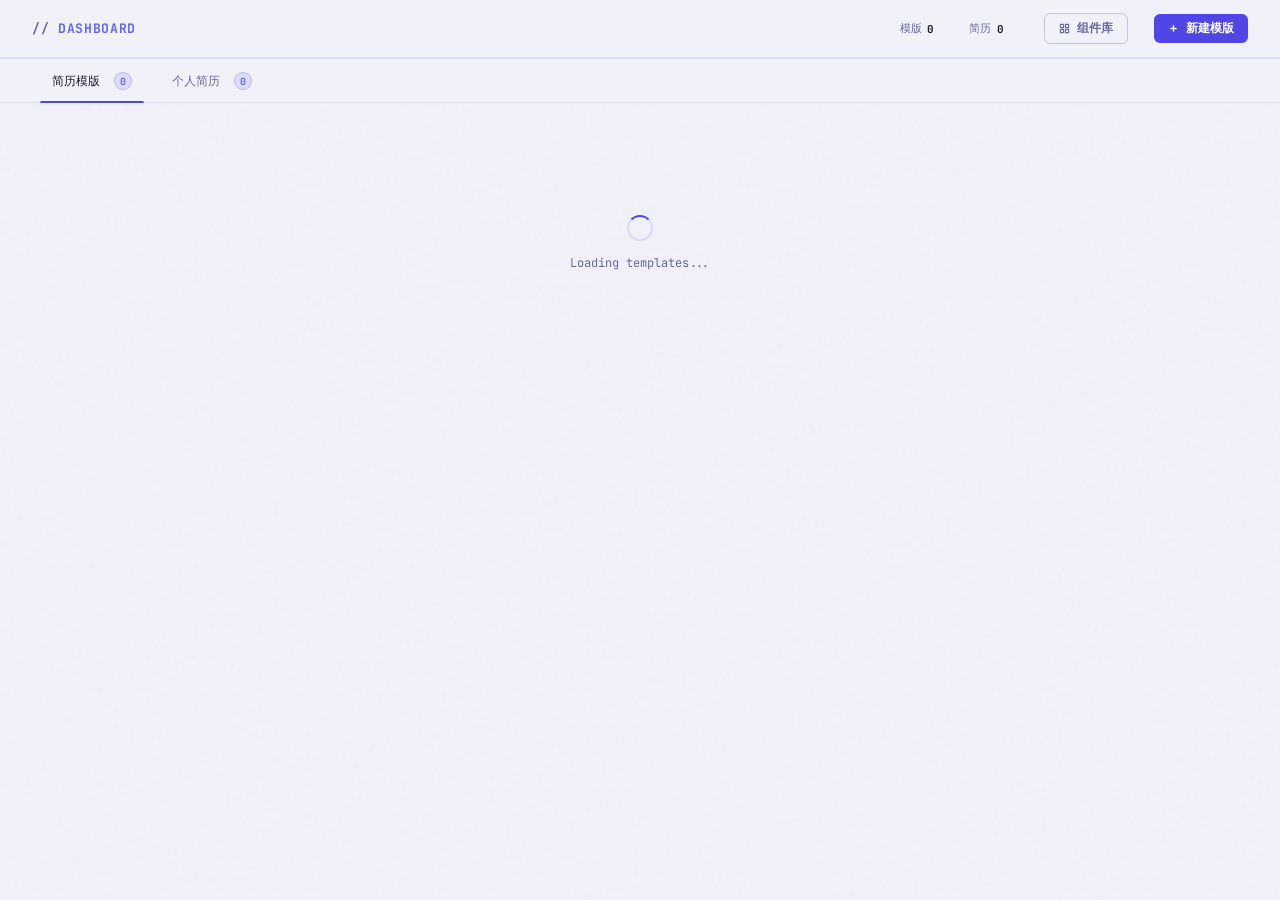
==== hhahahah/index.html @ 5472b59a "deploy templates: 2026-06-11 11:38:27" ====
<!DOCTYPE html>
<html lang="zh-CN">
<head>
  <meta charset="UTF-8">
  <meta name="viewport" content="width=device-width, initial-scale=1.0">
  <title>DASHBOARD</title>
  <script type="module" crossorigin src="./assets/main-BlVCLUKb.js"></script>
  <link rel="modulepreload" crossorigin href="./assets/ProjectsExpander-DoGkOxv4.js">
  <link rel="modulepreload" crossorigin href="./assets/templates-BBQYFlBj.js">
  <link rel="stylesheet" crossorigin href="./assets/main-DNevpoRY.css">
</head>
<body>
  <div id="dashboard-root"></div>
</body>
</html>
---- hhahahah/assets/main-DNevpoRY.css ----
@import "https://fonts.googleapis.com/css2?family=JetBrains+Mono:wght@400;500;700&family=Space+Grotesk:wght@400;500;700&display=swap";*,:before,:after{box-sizing:border-box;margin:0;padding:0}:root{--bg:#f0f1f9;--surface:#fff;--card:#f7f7ff;--card-hover:#ededff;--border:#6366f126;--border-hi:#6366f159;--text:#1a1a2e;--muted:#6868a0;--dim:#adadcf;--accent:#4f46e5;--accent-light:#6366f1;--green:#059669;--red:#dc2626;--yellow:#b45309;--font-mono:"JetBrains Mono", "Fira Code", monospace;--font-sans:"Space Grotesk", system-ui, sans-serif}html,body{background:var(--bg);height:100%;color:var(--text);font-family:var(--font-sans)}body{flex-direction:column;display:flex;overflow:hidden}#dashboard-root{flex-direction:column;flex:1;min-height:0;display:flex}body:before{content:"";pointer-events:none;z-index:0;background-image:url("data:image/svg+xml,%3Csvg viewBox='0 0 200 200' xmlns='http://www.w3.org/2000/svg'%3E%3Cfilter id='n'%3E%3CfeTurbulence type='fractalNoise' baseFrequency='0.85' numOctaves='4' stitchTiles='stitch'/%3E%3C/filter%3E%3Crect width='100%25' height='100%25' filter='url(%23n)' opacity='0.03'/%3E%3C/svg%3E");position:fixed;inset:0}.db-header{z-index:100;-webkit-backdrop-filter:blur(20px);backdrop-filter:blur(20px);border-bottom:1px solid var(--border);height:58px;box-shadow:0 1px 0 var(--border);background:#f0f1f9eb;flex-shrink:0;align-items:center;gap:1rem;padding:0 2rem;display:flex}.db-logo{font-family:var(--font-mono);color:var(--accent-light);letter-spacing:.05em;white-space:nowrap;font-size:.82rem;font-weight:700}.db-logo em{color:var(--muted);font-style:normal}.db-header-gap{flex:1}.db-hstat{font-family:var(--font-mono);color:var(--muted);align-items:center;gap:.35rem;font-size:.68rem;display:flex}.db-hstat b{color:var(--text)}.btn-new{background:var(--accent);color:#fff;font-family:var(--font-mono);cursor:pointer;border:none;border-radius:6px;align-items:center;gap:.4rem;padding:.38rem .9rem;font-size:.75rem;font-weight:700;text-decoration:none;transition:background .15s,transform .1s;display:flex}.btn-new:hover{background:var(--accent-light)}.btn-new:active{transform:scale(.97)}.btn-showcase{color:var(--muted);border:1px solid var(--border-hi);font-family:var(--font-mono);cursor:pointer;background:0 0;border-radius:6px;align-items:center;gap:.4rem;padding:.38rem .9rem;font-size:.75rem;font-weight:600;text-decoration:none;transition:color .15s,border-color .15s,background .15s;display:flex}.btn-showcase:hover{color:var(--accent);border-color:var(--accent-light);background:#6366f10f}.db-tabbar{z-index:90;-webkit-backdrop-filter:blur(20px);backdrop-filter:blur(20px);border-bottom:1px solid var(--border);background:#f0f1f9eb;flex-shrink:0;align-items:flex-end;gap:0;padding:0 2rem;display:flex}.db-tab{font-family:var(--font-mono);color:var(--muted);cursor:pointer;-webkit-user-select:none;user-select:none;background:0 0;border:none;padding:.85rem 1.25rem .75rem;font-size:.78rem;font-weight:500;transition:color .15s;position:relative}.db-tab:after{content:"";background:var(--accent);transform-origin:0;border-radius:2px 2px 0 0;height:2px;transition:transform .2s;position:absolute;bottom:-1px;left:.5rem;right:.5rem;transform:scaleX(0)}.db-tab.active{color:var(--text)}.db-tab.active:after{transform:scaleX(1)}.db-tab:hover:not(.active){color:var(--text)}.db-tab-badge{min-width:18px;height:18px;color:var(--accent-light);vertical-align:middle;background:#6366f126;border:1px solid #6366f14d;border-radius:20px;justify-content:center;align-items:center;margin-left:.45rem;padding:0 5px;font-size:.62rem;font-weight:700;display:inline-flex}.db-panels{z-index:1;flex:1;min-height:0;position:relative;overflow-y:auto}.db-panel{padding:2rem;display:none}.db-panel.active{display:block}.db-masonry{columns:360px;column-gap:1.25rem}.tpl-card{break-inside:avoid;background:var(--card);border:1px solid var(--border);cursor:pointer;border-radius:14px;margin-bottom:1.25rem;transition:border-color .2s,transform .2s,box-shadow .2s;overflow:hidden}.tpl-card:hover{border-color:var(--border-hi);transform:translateY(-3px);box-shadow:0 16px 48px #4f46e51f}.tpl-thumb{background:#e4e5f8;height:200px;position:relative;overflow:hidden}.tpl-thumb iframe{transform-origin:0 0;pointer-events:none;border:none;width:1280px;height:714px;position:absolute;top:0;left:0}.tpl-thumb-loading{font-family:var(--font-mono);color:var(--muted);z-index:1;background:#e4e5f8;justify-content:center;align-items:center;gap:.5rem;font-size:.68rem;transition:opacity .4s;display:flex;position:absolute;inset:0}.tpl-thumb-loading.hidden{opacity:0;pointer-events:none}.tpl-body{padding:1rem 1.1rem}.tpl-name{font-family:var(--font-mono);color:var(--text);margin-bottom:.5rem;font-size:.95rem;font-weight:700}.tpl-tags{flex-wrap:wrap;gap:.3rem;margin-bottom:.65rem;display:flex}.tpl-tag{font-family:var(--font-mono);color:var(--accent-light);background:#6366f114;border:1px solid #6366f133;border-radius:4px;padding:.18rem .55rem;font-size:.6rem}.tpl-desc{color:var(--muted);margin-bottom:.9rem;font-size:.75rem;line-height:1.65}.tpl-footer{border-top:1px solid var(--border);background:#6366f10a;justify-content:space-between;align-items:center;padding:.65rem 1.1rem;display:flex}.tpl-footer-info{font-family:var(--font-mono);color:var(--dim);font-size:.65rem}.tpl-footer-info b{color:var(--muted)}.db-resume-grid{grid-template-columns:repeat(auto-fill,minmax(300px,1fr));gap:1.25rem;display:grid}.resume-card{background:var(--card);border:1px solid var(--border);cursor:pointer;border-radius:14px;transition:border-color .2s,transform .18s,box-shadow .18s;overflow:hidden}.resume-card:hover{border-color:var(--border-hi);transform:translateY(-2px);box-shadow:0 12px 36px #4f46e51a}.rc-accent{opacity:.75;height:3px}.rc-body{padding:1rem 1.1rem}.rc-head{align-items:center;gap:.75rem;margin-bottom:.85rem;display:flex}.rc-avatar{width:38px;height:38px;font-family:var(--font-mono);text-transform:uppercase;border-radius:9px;flex-shrink:0;justify-content:center;align-items:center;font-size:.9rem;font-weight:700;display:flex}.rc-name{font-family:var(--font-mono);color:var(--text);white-space:nowrap;text-overflow:ellipsis;font-size:.92rem;font-weight:700;overflow:hidden}.rc-slug{font-family:var(--font-mono);color:var(--muted);margin-top:.1rem;font-size:.63rem}.rc-titles{flex-wrap:wrap;gap:.3rem;margin-bottom:.75rem;display:flex}.rc-title-tag{font-family:var(--font-mono);border:1px solid var(--border);color:var(--dim);background:#6366f10f;border-radius:4px;padding:.15rem .5rem;font-size:.6rem}.rc-tpl-badge{font-family:var(--font-mono);color:var(--accent-light);background:#6366f11a;border:1px solid #6366f138;border-radius:6px;align-items:center;gap:.3rem;margin-bottom:.75rem;padding:.22rem .6rem;font-size:.62rem;display:inline-flex}.rc-skills{flex-wrap:wrap;gap:.3rem;margin-bottom:.75rem;display:flex}.skill-pill{font-family:var(--font-mono);color:var(--accent-light);background:#6366f112;border:1px solid #6366f12e;border-radius:4px;padding:.18rem .55rem;font-size:.6rem}.rc-meta{font-family:var(--font-mono);color:var(--dim);gap:1rem;font-size:.62rem;display:flex}.rc-meta-item{align-items:center;gap:.3rem;display:flex}.rc-footer{border-top:1px solid var(--border);background:#6366f10a;align-items:center;gap:.5rem;padding:.65rem 1.1rem;display:flex}.rc-url{min-width:0;font-family:var(--font-mono);color:var(--muted);white-space:nowrap;text-overflow:ellipsis;flex:1;font-size:.6rem;overflow:hidden}.rc-url a{color:var(--accent);text-decoration:none}.rc-url a:hover{text-decoration:underline}.btn{font-family:var(--font-mono);cursor:pointer;border:none;border-radius:6px;flex-shrink:0;padding:.35rem .75rem;font-size:.68rem;font-weight:700;transition:background .15s,transform .1s}.btn:active{transform:scale(.96)}.btn-ghost{color:var(--text);background:#0000000d}.btn-ghost:hover{background:#00000017}.btn-primary{background:var(--accent);color:#fff}.btn-primary:hover{background:var(--accent-light)}.btn-full{text-align:center;width:100%;font-family:var(--font-mono);cursor:pointer;border:none;border-radius:8px;padding:.6rem;font-size:.78rem;font-weight:700;text-decoration:none;transition:background .15s,transform .1s;display:block}.btn-full:active{transform:scale(.98)}.db-loading{font-family:var(--font-mono);color:var(--muted);flex-direction:column;justify-content:center;align-items:center;gap:.85rem;padding:5rem 2rem;font-size:.75rem;display:flex}.spinner{border:2px solid var(--border);border-top-color:var(--accent);border-radius:50%;width:26px;height:26px;animation:.7s linear infinite spin}@keyframes spin{to{transform:rotate(360deg)}}.modal-mask{-webkit-backdrop-filter:blur(10px);backdrop-filter:blur(10px);z-index:200;opacity:0;pointer-events:none;background:#14143c73;justify-content:center;align-items:center;transition:opacity .25s;display:flex;position:fixed;inset:0}.modal-mask.open{opacity:1;pointer-events:all}.modal{background:var(--surface);border:1px solid var(--border-hi);border-radius:16px;width:min(93vw,1120px);height:min(88vh,740px);transition:transform .25s;display:flex;overflow:hidden;transform:translateY(22px)scale(.97)}.modal-mask.open .modal{transform:none}.preview-pane{background:#000;flex:1;position:relative;overflow:hidden}.preview-iframe{border:none;width:100%;height:100%}.preview-veil{background:var(--surface);font-family:var(--font-mono);color:var(--muted);z-index:10;flex-direction:column;justify-content:center;align-items:center;gap:.75rem;font-size:.72rem;transition:opacity .35s;display:flex;position:absolute;inset:0}.preview-veil.gone{opacity:0;pointer-events:none}.modal-side{border-left:1px solid var(--border);flex-direction:column;flex-shrink:0;width:270px;display:flex;overflow:hidden}.mside-head{border-bottom:1px solid var(--border);padding:1.1rem 1.1rem .85rem}.mside-top{justify-content:space-between;align-items:center;margin-bottom:.65rem;display:flex}.mside-label{font-family:var(--font-mono);color:var(--accent-light);text-transform:uppercase;letter-spacing:.12em;font-size:.6rem;font-weight:700}.btn-close{color:var(--muted);cursor:pointer;background:#0000000d;border:none;border-radius:6px;justify-content:center;align-items:center;width:26px;height:26px;font-size:.9rem;transition:background .15s,color .15s;display:flex}.btn-close:hover{color:var(--text);background:#00000017}.mside-name{font-family:var(--font-mono);color:var(--text);margin-bottom:.25rem;font-size:1.05rem;font-weight:700}.mside-sub{color:var(--muted);font-size:.7rem;line-height:1.5}.mside-body{flex-direction:column;flex:1;gap:.9rem;min-height:0;padding:1rem 1.1rem;display:flex;overflow-y:auto}.mside-row-lbl{font-family:var(--font-mono);color:var(--dim);text-transform:uppercase;letter-spacing:.1em;margin-bottom:.35rem;font-size:.58rem}.mside-link{font-family:var(--font-mono);color:var(--accent);word-break:break-all;font-size:.65rem;text-decoration:none}.mside-link:hover{text-decoration:underline}.mside-val{font-family:var(--font-mono);color:var(--muted);font-size:.65rem}.mside-skills{flex-wrap:wrap;gap:.3rem;display:flex}.mside-foot{border-top:1px solid var(--border);flex-direction:column;gap:.55rem;padding:1rem 1.1rem;display:flex}.db-drawer{background:var(--surface);border:1px solid var(--border-hi);z-index:300;border-bottom:none;border-radius:14px 14px 0 0;width:min(90vw,660px);transition:transform .3s cubic-bezier(.16,1,.3,1);position:fixed;bottom:0;left:50%;transform:translate(-50%)translateY(100%)}.db-drawer.open{transform:translate(-50%)translateY(0)}.drawer-head{border-bottom:1px solid var(--border);justify-content:space-between;align-items:center;padding:.85rem 1.1rem;display:flex}.drawer-title{font-family:var(--font-mono);color:var(--text);font-size:.75rem;font-weight:700}.deploy-badge{font-family:var(--font-mono);align-items:center;gap:.35rem;font-size:.65rem;display:flex}.deploy-badge.running{color:var(--yellow)}.deploy-badge.done{color:var(--green)}.deploy-badge.err{color:var(--red)}.deploy-log{height:210px;font-family:var(--font-mono);color:var(--muted);scroll-behavior:smooth;padding:.75rem 1.1rem;font-size:.68rem;line-height:1.75;overflow-y:auto}.ll{white-space:pre-wrap;word-break:break-all}.ll.ok{color:var(--green)}.ll.err{color:var(--red)}.drawer-foot{border-top:1px solid var(--border);align-items:center;gap:.65rem;padding:.75rem 1.1rem;display:flex}.live-url-link{font-family:var(--font-mono);color:var(--accent);white-space:nowrap;text-overflow:ellipsis;flex:1;font-size:.68rem;text-decoration:none;overflow:hidden}.live-url-link:hover{text-decoration:underline}.new-mask{-webkit-backdrop-filter:blur(6px);backdrop-filter:blur(6px);z-index:400;opacity:0;pointer-events:none;background:#14143c66;justify-content:center;align-items:center;transition:opacity .2s;display:flex;position:fixed;inset:0}.new-mask.open{opacity:1;pointer-events:all}.new-box{background:var(--surface);border:1px solid var(--border-hi);border-radius:14px;width:min(90vw,400px);padding:1.6rem;transition:transform .2s;transform:translateY(14px)}.new-mask.open .new-box{transform:none}.new-box h3{font-family:var(--font-mono);color:var(--text);margin-bottom:.3rem;font-size:.88rem;font-weight:700}.new-box p{color:var(--muted);margin-bottom:1.1rem;font-size:.72rem;line-height:1.5}.tpl-select-row{margin-bottom:.85rem}.tpl-select-lbl{font-family:var(--font-mono);color:var(--dim);text-transform:uppercase;letter-spacing:.1em;margin-bottom:.4rem;font-size:.6rem}.tpl-select-chips{flex-wrap:wrap;gap:.4rem;display:flex}.tpl-chip{font-family:var(--font-mono);color:var(--accent-light);cursor:pointer;background:#6366f112;border:1px solid #6366f133;border-radius:6px;padding:.28rem .75rem;font-size:.68rem;font-weight:600;transition:background .15s,border-color .15s}.tpl-chip.selected{border-color:var(--accent);color:#fff;background:#6366f133}.input-row{border:1px solid var(--border);background:var(--card);border-radius:8px;align-items:center;margin-bottom:.6rem;transition:border-color .15s;display:flex;overflow:hidden}.input-row:focus-within{border-color:var(--accent)}.input-pre{height:40px;font-family:var(--font-mono);color:var(--muted);background:#6366f112;flex-shrink:0;align-items:center;padding:0 .7rem;font-size:.7rem;display:flex}.name-input{height:40px;font-family:var(--font-mono);color:var(--text);background:0 0;border:none;outline:none;flex:1;padding:0 .75rem;font-size:.8rem}.input-err{font-family:var(--font-mono);color:var(--red);min-height:1em;margin-bottom:.75rem;font-size:.63rem}.new-actions{justify-content:flex-end;gap:.5rem;display:flex}.db-toast{z-index:500;font-family:var(--font-mono);background:var(--surface);border:1px solid var(--border-hi);color:var(--text);opacity:0;pointer-events:none;border-radius:8px;padding:.6rem 1rem;font-size:.72rem;transition:transform .28s,opacity .28s;position:fixed;bottom:1.5rem;right:1.5rem;transform:translateY(70px)}.db-toast.show{opacity:1;pointer-events:all;transform:none}::-webkit-scrollbar{width:4px}::-webkit-scrollbar-track{background:0 0}::-webkit-scrollbar-thumb{background:var(--dim);border-radius:3px}.editor-root{background:var(--bg);height:100vh;color:var(--text);font-family:var(--font-mono);flex-direction:column;display:flex;overflow:hidden}.editor-topbar{border-bottom:1px solid var(--border);background:var(--surface);flex-shrink:0;align-items:center;gap:.75rem;height:52px;min-height:52px;padding:0 1.25rem;display:flex}.ed-back-btn{color:var(--muted);font-family:var(--font-mono);cursor:pointer;background:0 0;border:none;border-radius:4px;align-items:center;gap:.3rem;padding:.3rem .5rem;font-size:.72rem;transition:color .15s,background .15s;display:flex}.ed-back-btn:hover{color:var(--text);background:#0000000d}.ed-title{color:var(--text);flex:1;font-size:.78rem}.ed-title-prefix{color:var(--accent)}.ed-title b{color:var(--accent-light)}.ed-save-msg{color:var(--yellow);opacity:.85;font-size:.68rem}.ed-save-msg.saved{color:var(--green)}.ed-topbar-actions{gap:.5rem;display:flex}.editor-body{flex:1;display:flex;overflow:hidden}.editor-left{border-right:1px solid var(--border);background:var(--surface);flex-direction:column;width:340px;min-width:340px;display:flex;overflow:hidden}.ed-nav{flex-direction:column;flex-shrink:0;padding:.6rem 0;display:flex}.ed-nav-item{color:var(--muted);font-family:var(--font-mono);text-align:left;cursor:pointer;background:0 0;border:none;border-left:2px solid #0000;align-items:center;gap:.55rem;padding:.52rem 1.1rem;font-size:.72rem;transition:background .12s,color .12s;display:flex}.ed-nav-item:hover{color:var(--text);background:#0000000a}.ed-nav-item.active{color:var(--accent-light);border-left-color:var(--accent);background:#6366f11a}.ed-nav-icon{font-size:.8rem}.ed-divider{background:var(--border);flex-shrink:0;height:1px;margin:0}.ed-form{flex:1;padding:.8rem;overflow-y:auto}.ed-loading{color:var(--muted);flex-direction:column;flex:1;justify-content:center;align-items:center;gap:.75rem;font-size:.78rem;display:flex}.ed-section{flex-direction:column;gap:.75rem;display:flex}.ed-field{flex-direction:column;gap:.3rem;display:flex}.ed-field-label{color:var(--accent-light);text-transform:uppercase;letter-spacing:.06em;font-size:.65rem;font-weight:600}.ed-field-control{flex-direction:column;gap:.35rem;display:flex}.ed-input{background:var(--card);border:1px solid var(--border);width:100%;color:var(--text);font-family:var(--font-mono);border-radius:5px;outline:none;padding:.42rem .6rem;font-size:.72rem;transition:border-color .15s}.ed-input:focus{border-color:var(--accent)}.ed-textarea{background:var(--card);border:1px solid var(--border);width:100%;color:var(--text);font-family:var(--font-mono);resize:vertical;border-radius:5px;outline:none;padding:.42rem .6rem;font-size:.72rem;line-height:1.5;transition:border-color .15s}.ed-textarea:focus{border-color:var(--accent)}.ed-sublabel{color:var(--muted);margin-bottom:.2rem;font-size:.63rem}.ed-row-2{grid-template-columns:1fr 1fr;gap:.5rem;display:grid}.ed-tag-row{align-items:center;gap:.4rem;margin-bottom:.3rem;display:flex}.ed-tag-row .ed-input{flex:1}.ed-checkbox{color:var(--muted);cursor:pointer;-webkit-user-select:none;user-select:none;align-items:center;gap:.4rem;font-size:.7rem;display:flex}.ed-checkbox input{accent-color:var(--accent);cursor:pointer}.ed-add-btn{border:1px dashed var(--border-hi);color:var(--accent-light);font-family:var(--font-mono);cursor:pointer;background:0 0;border-radius:5px;width:100%;margin-top:.2rem;padding:.38rem .7rem;font-size:.68rem;transition:background .12s,border-color .12s}.ed-add-btn:hover{border-color:var(--accent);background:#6366f11a}.ed-del-btn{color:var(--dim);cursor:pointer;background:0 0;border:none;border-radius:3px;flex-shrink:0;justify-content:center;align-items:center;padding:.2rem;transition:color .12s,background .12s;display:flex}.ed-del-btn:hover{color:var(--red);background:#f871711a}.ed-list-card{background:var(--card);border:1px solid var(--border);border-radius:6px;flex-direction:column;gap:.45rem;padding:.65rem;display:flex;position:relative}.ed-list-del{color:var(--dim);cursor:pointer;background:0 0;border:none;border-radius:3px;padding:.15rem .3rem;font-size:.65rem;line-height:1;transition:color .12s,background .12s;position:absolute;top:.4rem;right:.4rem}.ed-list-del:hover{color:var(--red);background:#f871711a}.ed-slider-row{align-items:center;gap:.5rem;display:flex}.ed-slider{accent-color:var(--accent);cursor:pointer;flex:1;height:3px}.ed-slider-val{color:var(--muted);text-align:right;min-width:2.2rem;font-size:.62rem}.ed-skill-row{align-items:center;gap:.4rem;margin-bottom:.3rem;display:flex}.ed-skill-row .ed-input{width:100px;min-width:0}.ed-color-row{align-items:center;gap:.4rem;display:flex}.ed-color-input{border:1px solid var(--border);background:var(--card);cursor:pointer;border-radius:4px;flex-shrink:0;width:32px;height:28px;padding:2px}.ed-color-row .ed-input{flex:1;min-width:0}.ed-collapsible{border:1px solid var(--border);border-radius:6px;overflow:hidden}.ed-collapsible-head{background:var(--card);cursor:pointer;color:var(--text);-webkit-user-select:none;user-select:none;align-items:center;gap:.5rem;padding:.55rem .7rem;font-size:.72rem;transition:background .12s;display:flex}.ed-collapsible-head:hover{background:var(--card-hover)}.ed-collapse-arrow{color:var(--muted);font-size:.6rem}.ed-collapsible-body{background:var(--bg);border-top:1px solid var(--border);flex-direction:column;gap:.5rem;padding:.7rem;display:flex}.editor-right{background:var(--bg);flex-direction:column;flex:1;display:flex;overflow:hidden}.ed-preview-header{border-bottom:1px solid var(--border);flex-shrink:0;justify-content:space-between;align-items:center;padding:.5rem 1rem;display:flex}.ed-preview-label{color:var(--muted);text-transform:uppercase;letter-spacing:.08em;font-size:.65rem}.ed-refresh-btn{align-items:center;display:flex}.ed-preview-wrap{flex:1;align-items:stretch;display:flex;overflow:hidden}.ed-preview-iframe{background:#fff;border:none;width:100%;height:100%}.builder-root{background:var(--bg);height:100vh;color:var(--text);font-family:var(--font-mono);flex-direction:column;display:flex;overflow:hidden}.builder-topbar{border-bottom:1px solid var(--border);background:var(--surface);flex-shrink:0;align-items:center;gap:.75rem;height:52px;min-height:52px;padding:0 1.25rem;display:flex}.builder-title{color:var(--text);flex:1;font-size:.78rem}.builder-body{flex:1;display:flex;overflow:hidden}.builder-left{border-right:1px solid var(--border);background:var(--surface);flex-direction:column;width:300px;min-width:300px;display:flex;overflow-y:auto}.bldr-section{flex-direction:column;gap:.6rem;padding:1rem 1rem .75rem;display:flex}.bldr-section-title{color:var(--dim);text-transform:uppercase;letter-spacing:.12em;justify-content:space-between;align-items:center;margin-bottom:.1rem;font-size:.6rem;font-weight:700;display:flex}.bldr-hint{color:var(--muted);text-transform:none;letter-spacing:0;font-size:.58rem;font-weight:400}.bldr-divider{background:var(--border);flex-shrink:0;height:1px}.bldr-sections-list{flex-direction:column;gap:.25rem;display:flex}.bldr-section-row{background:#00000005;border:1px solid #0000;border-radius:6px;justify-content:space-between;align-items:center;padding:.45rem .6rem;transition:background .12s,border-color .12s;display:flex}.bldr-section-row.active{background:#6366f114;border-color:#6366f12e}.bldr-check{cursor:pointer;color:var(--muted);-webkit-user-select:none;user-select:none;flex:1;align-items:center;gap:.5rem;font-size:.72rem;display:flex}.bldr-section-row.active .bldr-check{color:var(--text)}.bldr-check input{accent-color:var(--accent);cursor:pointer}.bldr-section-icon{font-size:.82rem}.bldr-section-label{font-size:.72rem}.bldr-order-btns{flex-shrink:0;align-items:center;gap:.2rem;display:flex}.bldr-order-btn{border:1px solid var(--border);color:var(--muted);cursor:pointer;background:0 0;border-radius:4px;justify-content:center;align-items:center;width:20px;height:20px;font-size:.5rem;transition:color .12s,background .12s,border-color .12s;display:flex}.bldr-order-btn:hover:not(:disabled){color:var(--text);border-color:var(--border-hi);background:#0000000f}.bldr-order-btn:disabled{opacity:.25;cursor:not-allowed}.bldr-order-num{color:var(--accent-light);text-align:center;min-width:14px;font-size:.6rem}.bldr-bg-list{flex-wrap:wrap;gap:.35rem;display:flex}.bldr-bg-item{border:1px solid var(--border);font-family:var(--font-mono);color:var(--muted);cursor:pointer;-webkit-user-select:none;user-select:none;border-radius:6px;align-items:center;gap:.35rem;padding:.28rem .65rem;font-size:.65rem;transition:background .12s,border-color .12s,color .12s;display:flex}.bldr-bg-item input{accent-color:var(--accent);cursor:pointer}.bldr-bg-item.active{color:var(--accent-light);background:#6366f11a;border-color:#6366f159}.bldr-tags{flex-wrap:wrap;gap:.3rem;min-height:.5rem;display:flex}.bldr-tag{font-family:var(--font-mono);color:var(--accent-light);background:#6366f11a;border:1px solid #6366f140;border-radius:4px;align-items:center;gap:.3rem;padding:.18rem .5rem;font-size:.62rem;display:inline-flex}.bldr-tag-del{color:var(--muted);cursor:pointer;background:0 0;border:none;align-items:center;padding:0;font-size:.6rem;line-height:1;transition:color .12s;display:flex}.bldr-tag-del:hover{color:var(--red)}.bldr-tag-input-row{align-items:center;gap:.4rem;display:flex}.builder-right{background:var(--bg);flex-direction:column;flex:1;display:flex;overflow:hidden}.new-tpl-box{width:min(92vw,460px)}.name-input-full{background:var(--card);border:1px solid var(--border);width:100%;color:var(--text);font-family:var(--font-mono);box-sizing:border-box;border-radius:8px;outline:none;height:40px;padding:.45rem .75rem;font-size:.8rem;transition:border-color .15s}.name-input-full:focus{border-color:var(--accent)}.name-input-full.error{border-color:var(--red)}.name-textarea{background:var(--card);border:1px solid var(--border);width:100%;color:var(--text);font-family:var(--font-mono);resize:vertical;box-sizing:border-box;border-radius:8px;outline:none;padding:.45rem .75rem;font-size:.75rem;line-height:1.55;transition:border-color .15s}.name-textarea:focus{border-color:var(--accent)}.del-tpl-warn{color:#e05252;font-family:var(--font-mono);background:#e052521a;border:1px solid #e052524d;border-radius:7px;align-items:center;gap:.5rem;margin-bottom:.85rem;padding:.5rem .75rem;font-size:.72rem;font-weight:700;display:flex}.del-tpl-detail{border:1px solid var(--border);color:var(--muted);background:#6366f10d;border-radius:8px;flex-direction:column;gap:.45rem;margin:.75rem 0 0;padding:.75rem;font-size:.7rem;line-height:1.5;display:flex}.del-tpl-item{align-items:flex-start;gap:.5rem;display:flex}.del-tpl-dot{border-radius:50%;flex-shrink:0;width:6px;height:6px;margin-top:5px}.del-tpl-dot.red{background:var(--red)}.del-tpl-dot.yellow{background:var(--yellow)}
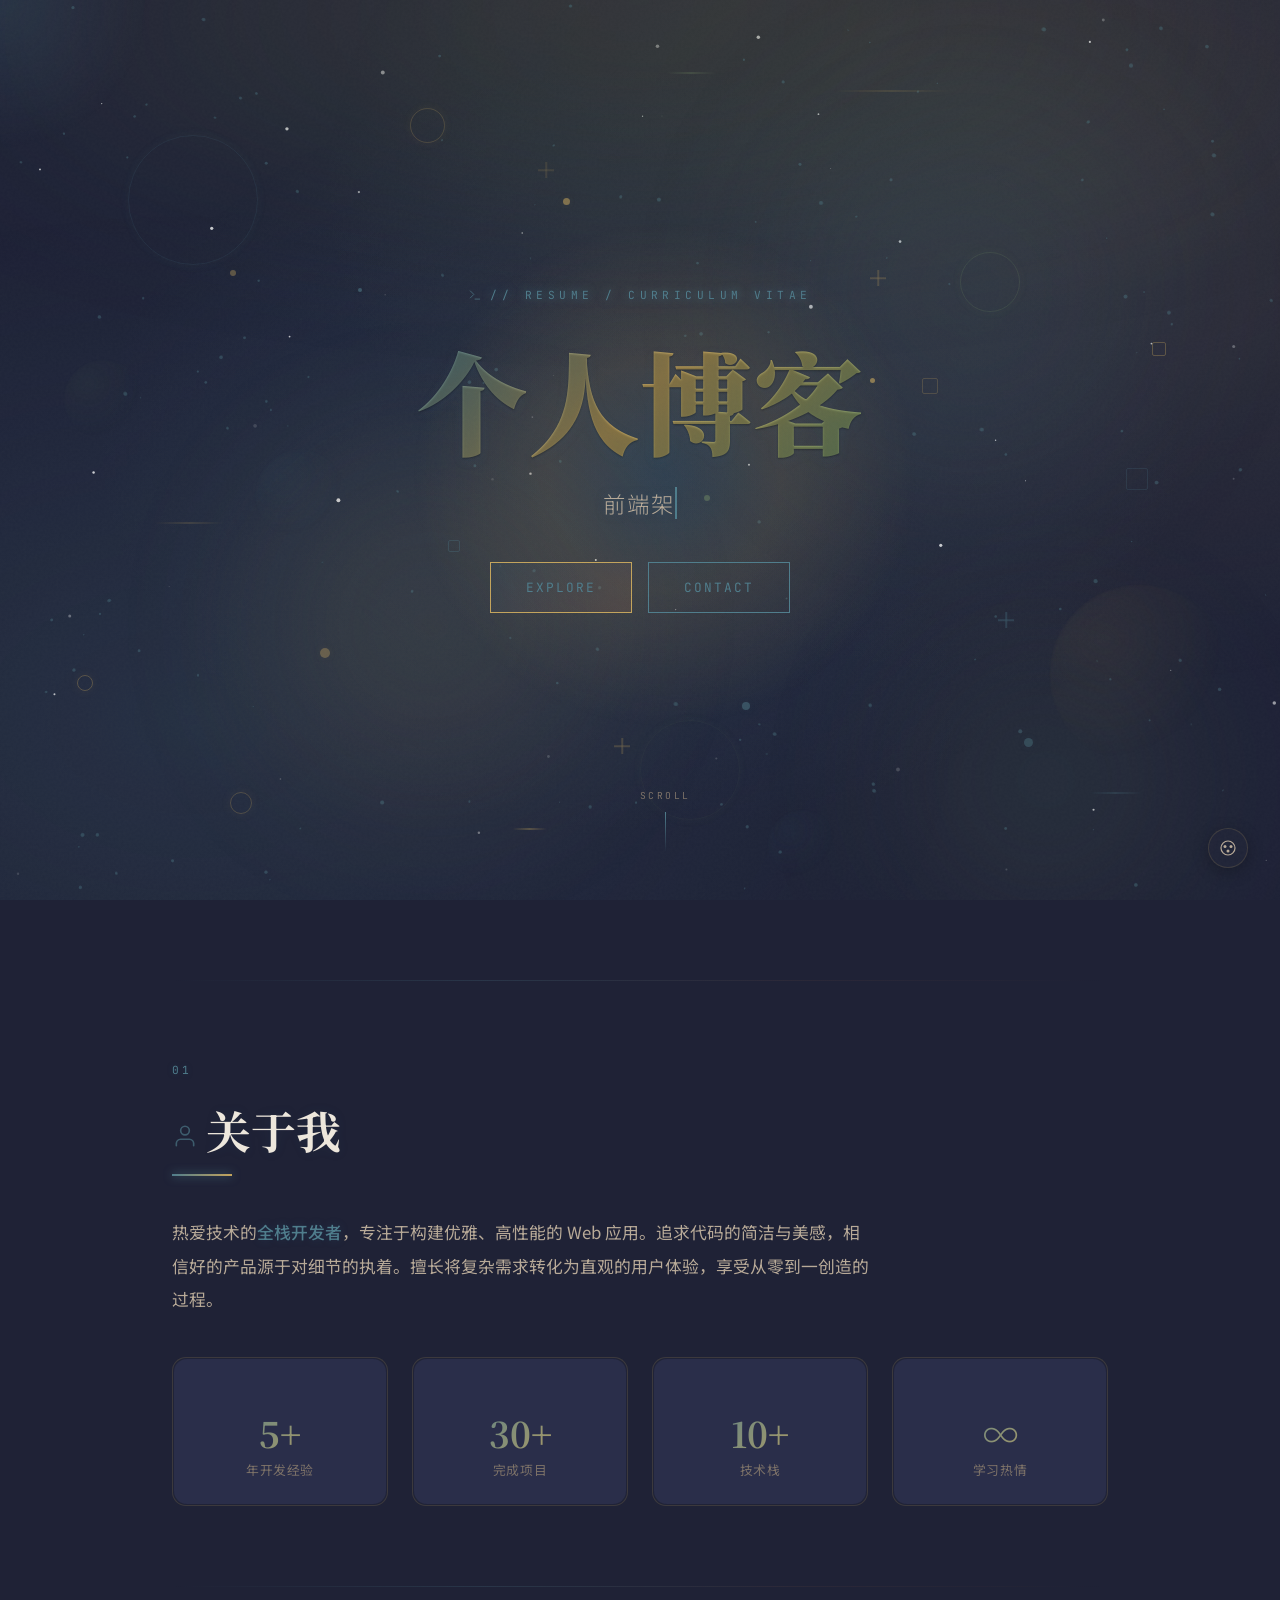
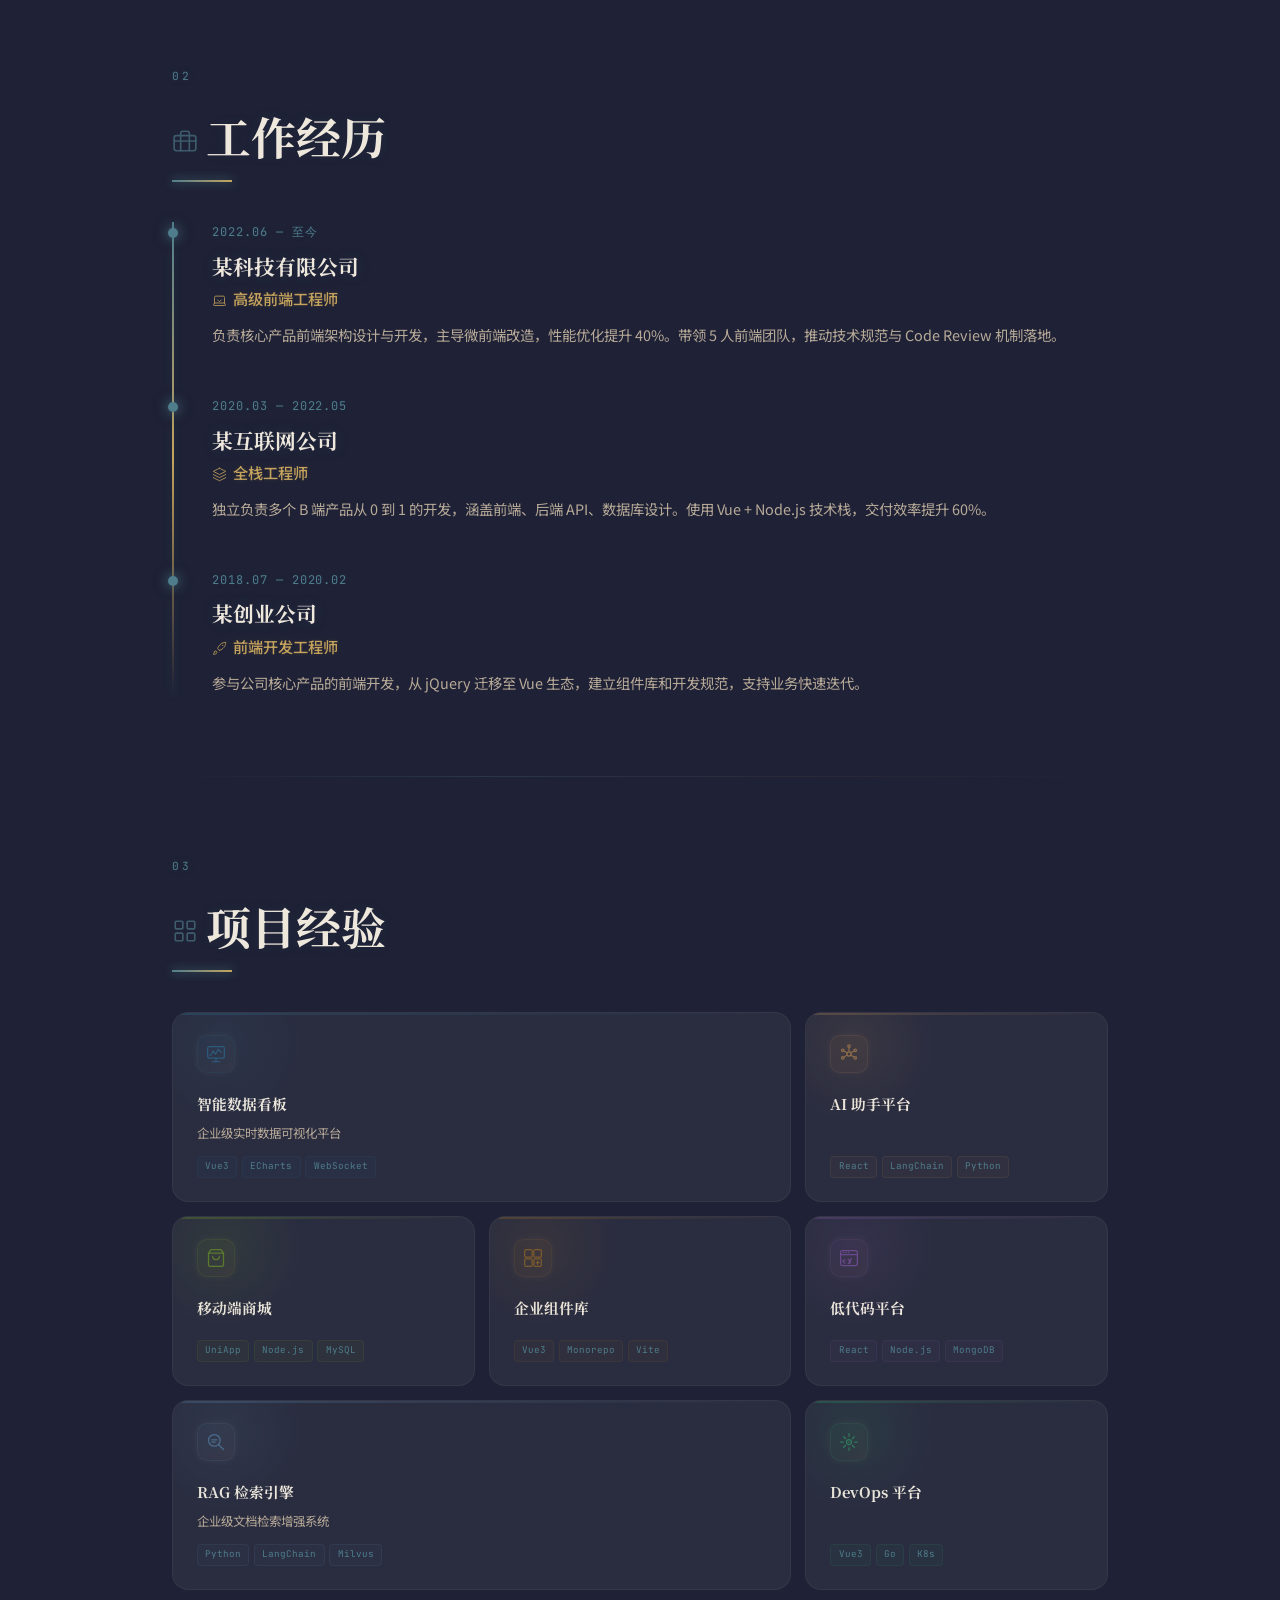
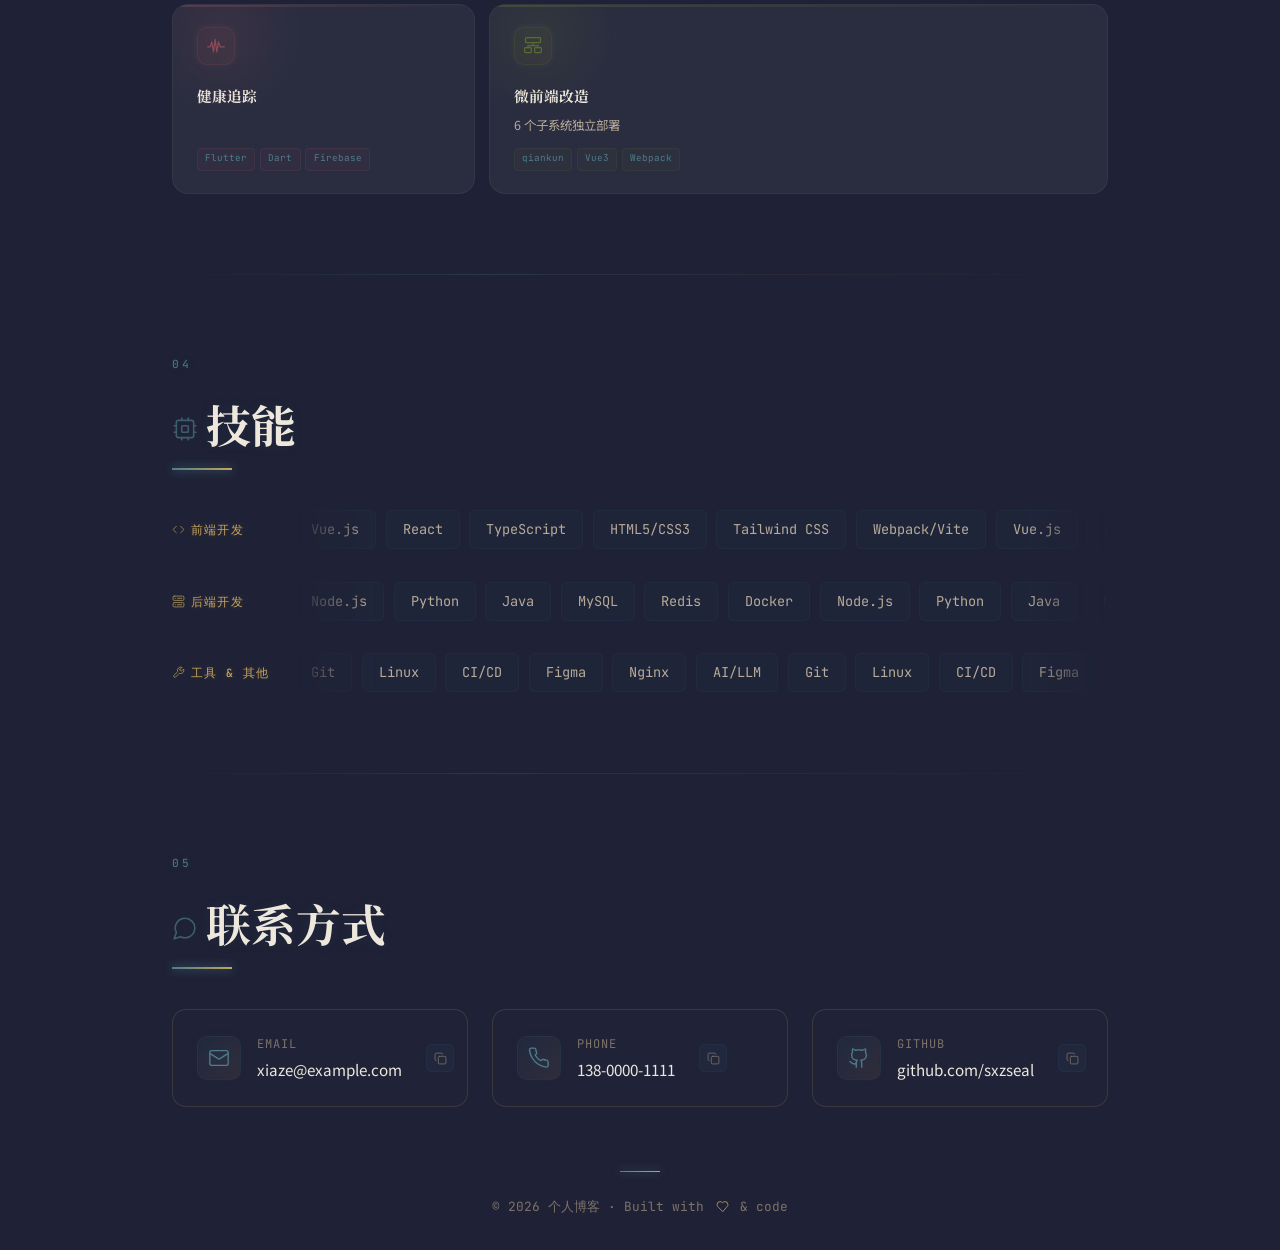
==== commit d308167a: "deploy templates: 2026-06-11 11:51:54" ====
--- a/hhahahah/index.html
+++ b/hhahahah/index.html
@@ -1,15 +1,21 @@
 <!DOCTYPE html>
 <html lang="zh-CN">
-<head>
-  <meta charset="UTF-8">
-  <meta name="viewport" content="width=device-width, initial-scale=1.0">
-  <title>DASHBOARD</title>
-  <script type="module" crossorigin src="./assets/main-BlVCLUKb.js"></script>
-  <link rel="modulepreload" crossorigin href="./assets/ProjectsExpander-DoGkOxv4.js">
-  <link rel="modulepreload" crossorigin href="./assets/templates-BBQYFlBj.js">
-  <link rel="stylesheet" crossorigin href="./assets/main-DNevpoRY.css">
-</head>
-<body>
-  <div id="dashboard-root"></div>
-</body>
+  <head>
+    <meta charset="UTF-8" />
+    <meta name="viewport" content="width=device-width, initial-scale=1.0" />
+    <meta name="description" content="个人博客 - 个人简历 | 全栈工程师" />
+    <meta property="og:title" content="个人博客 - 个人简历" />
+    <meta property="og:description" content="全栈工程师，专注构建优雅高性能的Web应用" />
+    <meta property="og:type" content="website" />
+    <meta property="og:url" content="https://sxzseal.github.io/resume/" />
+    <title>个人博客</title>
+    <link rel="preconnect" href="https://fonts.googleapis.com" />
+    <link rel="preconnect" href="https://fonts.gstatic.com" crossorigin />
+    <link href="https://fonts.googleapis.com/css2?family=Noto+Serif+SC:wght@400;500;700;900&family=Noto+Sans+SC:wght@300;400;500;700&family=JetBrains+Mono:wght@400;500&family=Space+Grotesk:wght@300;400;500;700&display=swap" rel="stylesheet" />
+    <script type="module" crossorigin src="./assets/resume-C9UL1mD9.js"></script>
+    <link rel="stylesheet" crossorigin href="./assets/resume-CiSeeki2.css">
+  </head>
+  <body>
+    <div id="root"></div>
+  </body>
 </html>
--- a/hhahahah/assets/resume-CiSeeki2.css
+++ b/hhahahah/assets/resume-CiSeeki2.css
@@ -0,0 +1 @@
+@property --gradient-angle{syntax:"<angle>";inherits:false;initial-value:0deg}@property --aurora-hue1{syntax:"<number>";inherits:false;initial-value:280}@property --aurora-hue2{syntax:"<number>";inherits:false;initial-value:320}:root{--bg-deep:#1f2236;--bg-card:#22263ad1;--bg-card-solid:#2a2e4a;--accent-cyan:#4f7d8c;--accent-magenta:#c4a45c;--accent-violet:#7a9868;--text-primary:#ede7dc;--text-secondary:#b8aa98;--text-muted:#7d7268;--border:#4f7d8c38;--border-hover:#4f7d8c73;--glow-cyan:#4f7d8c2e;--glow-magenta:#c4a45c24;--gold:#c4a45c;--font-display:"Noto Serif SC","ZCOOL XiaoWei",serif;--font-body:"Noto Sans SC","Space Grotesk",sans-serif;--font-mono:"JetBrains Mono",monospace;--section-gap:5rem;--glass-bg:#22263aa6;--glass-border:#c4a45c2b;--glass-blur:16px;--aurora-color-1:#37606c;--aurora-color-2:#ae8c3d;--aurora-color-3:#5b784a}*,:before,:after{box-sizing:border-box;margin:0;padding:0}html{scroll-behavior:smooth;scrollbar-width:thin;scrollbar-color:var(--accent-cyan) var(--bg-deep)}::-webkit-scrollbar{width:6px}::-webkit-scrollbar-track{background:var(--bg-deep)}::-webkit-scrollbar-thumb{background:var(--accent-cyan);border-radius:3px}body{font-family:var(--font-body);background:var(--bg-deep);color:var(--text-primary);-webkit-font-smoothing:antialiased;line-height:1.7;overflow-x:hidden}body:before{content:"";pointer-events:none;z-index:9998;opacity:1;background-image:url("data:image/svg+xml,%3Csvg viewBox='0 0 512 512' xmlns='http://www.w3.org/2000/svg'%3E%3Cfilter id='n'%3E%3CfeTurbulence type='fractalNoise' baseFrequency='0.65' numOctaves='4' stitchTiles='stitch'/%3E%3CfeColorMatrix type='saturate' values='0'/%3E%3C/filter%3E%3Crect width='100%25' height='100%25' filter='url(%23n)' opacity='0.025'/%3E%3C/svg%3E");position:fixed;inset:0}.aurora{z-index:0;pointer-events:none;filter:blur(80px);opacity:.22;width:120%;height:60%;animation:15s ease-in-out infinite alternate auroraDrift;position:fixed;top:-30%;left:-10%}.aurora-band{border-radius:50%;width:100%;height:40%;position:absolute}.aurora-band:first-child{background:linear-gradient(90deg,transparent,var(--aurora-color-1),transparent);animation:8s ease-in-out infinite aw1;top:0}.aurora-band:nth-child(2){background:linear-gradient(90deg,transparent,var(--aurora-color-2),transparent);animation:10s ease-in-out infinite aw2;top:30%}.aurora-band:nth-child(3){background:linear-gradient(90deg,transparent,var(--aurora-color-3),transparent);animation:12s ease-in-out infinite aw3;top:50%}@keyframes auroraDrift{0%{transform:translate(-5%)rotate(-2deg)}to{transform:translate(5%)rotate(2deg)}}@keyframes aw1{0%,to{opacity:.6;transform:translate(-10%)scaleY(1)}50%{opacity:1;transform:translate(10%)scaleY(1.5)}}@keyframes aw2{0%,to{opacity:.5;transform:translate(5%)scaleY(1.2)}50%{opacity:.9;transform:translate(-8%)scaleY(.8)}}@keyframes aw3{0%,to{opacity:.4;transform:translate(-3%)scaleY(.8)}50%{opacity:.7;transform:translate(8%)scaleY(1.3)}}.gradient-mesh{z-index:0;pointer-events:none;background:radial-gradient(ellipse at 15% 80%,var(--glow-cyan) 0%,transparent 50%),radial-gradient(ellipse at 85% 20%,var(--glow-magenta) 0%,transparent 50%),radial-gradient(ellipse at 50% 50%,var(--glow-cyan) 0%,transparent 60%);animation:20s ease-in-out infinite alternate meshShift;position:fixed;inset:0}@keyframes meshShift{0%{--gradient-angle:0deg}50%{--gradient-angle:180deg}to{--gradient-angle:360deg}}#flow-canvas{z-index:0;pointer-events:none;opacity:.48;position:fixed;inset:0}.blob-container{z-index:0;pointer-events:none;position:fixed;inset:0;overflow:hidden}.blob{filter:blur(80px);opacity:.12;border-radius:50%;animation:25s ease-in-out infinite alternate blobMove;position:absolute}.blob:first-child{background:var(--accent-cyan);width:400px;height:400px;animation-duration:18s;top:10%;left:60%}.blob:nth-child(2){background:var(--accent-magenta);width:350px;height:350px;animation-duration:22s;animation-delay:-5s;top:50%;left:20%}.blob:nth-child(3){background:var(--accent-violet);width:300px;height:300px;animation-duration:25s;animation-delay:-10s;top:70%;left:70%}@keyframes blobMove{0%{transform:translate(0)scale(1)}33%{transform:translate(50px,-80px)scale(1.1)}66%{transform:translate(-30px,40px)scale(.9)}to{transform:translate(20px,-20px)scale(1.05)}}.content-wrapper{z-index:1;position:relative}.hero{flex-direction:column;justify-content:center;align-items:center;min-height:100vh;padding:2rem;display:flex;position:relative;overflow:hidden}.hero-content{text-align:center;z-index:2;max-width:800px;position:relative}.hero-label{font-family:var(--font-mono);letter-spacing:.4em;text-transform:uppercase;color:var(--accent-cyan);opacity:0;text-shadow:0 0 10px var(--accent-cyan),0 0 40px #2d5a7b4d;margin-bottom:2rem;font-size:.7rem;animation:.8s .3s forwards fadeUp}.hero-name{font-family:var(--font-display);color:#0000;background:linear-gradient(135deg,var(--accent-cyan),var(--accent-magenta),var(--accent-violet));opacity:0;filter:drop-shadow(0 0 30px #2d5a7b4d)drop-shadow(0 0 60px #c0785233);-webkit-background-clip:text;background-clip:text;margin-bottom:1.5rem;font-size:clamp(3rem,10vw,7rem);font-weight:900;line-height:1.1;animation:1.2s .5s forwards nameReveal}@keyframes nameReveal{0%{opacity:0;filter:blur(12px);transform:translateY(40px)scale(.9)}to{opacity:1;filter:blur();transform:translateY(0)scale(1)}}.hero-title{font-family:var(--font-body);color:var(--text-secondary);letter-spacing:.08em;opacity:0;margin-bottom:2.5rem;font-size:clamp(1rem,2.5vw,1.4rem);font-weight:300;animation:.8s .8s forwards fadeUp}.typed-text{border-right:2px solid var(--accent-cyan);text-shadow:0 0 8px #2d5a7b80;animation:1s step-end infinite cursorBlink}@keyframes cursorBlink{50%{border-color:#0000}}.hero-cta{opacity:0;justify-content:center;gap:1rem;animation:.8s 1s forwards fadeUp;display:flex}.btn-magnetic{font-family:var(--font-mono);letter-spacing:.15em;text-transform:uppercase;border:1px solid var(--accent-cyan);color:var(--accent-cyan);cursor:pointer;will-change:transform;background:0 0;align-items:center;padding:.85rem 2.2rem;font-size:.8rem;text-decoration:none;transition:transform .3s cubic-bezier(.25,.46,.45,.94),box-shadow .3s;display:inline-flex;position:relative;overflow:hidden}.btn-magnetic:before{content:"";background:linear-gradient(90deg,#0000,#2d5a7b26,#0000);width:100%;height:100%;transition:left .5s;position:absolute;top:0;left:-100%}.btn-magnetic:hover:before{left:100%}.btn-magnetic:hover{box-shadow:0 0 25px var(--glow-cyan),0 0 50px #2d5a7b1a,inset 0 0 25px #2d5a7b0d;background:#2d5a7b0d}.btn-magnetic.btn-primary{border-color:var(--accent-magenta);background:linear-gradient(135deg,#2d5a7b26,#c0785226)}.btn-magnetic.btn-primary:hover{box-shadow:0 0 30px var(--glow-cyan),0 0 60px var(--glow-magenta);background:linear-gradient(135deg,#2d5a7b40,#c0785240)}.hero-scroll{z-index:2;color:var(--text-muted);font-family:var(--font-mono);letter-spacing:.25em;text-transform:uppercase;cursor:pointer;opacity:0;flex-direction:column;align-items:center;gap:.5rem;font-size:.6rem;animation:.8s 1.2s forwards fadeUp;display:flex;position:absolute;bottom:3rem;left:50%;transform:translate(-50%)}.scroll-line{background:linear-gradient(to bottom,var(--accent-cyan),transparent);width:1px;height:40px;animation:2s ease-in-out infinite scrollPulse}@keyframes scrollPulse{0%,to{opacity:.3;transform:scaleY(.6)}50%{opacity:1;transform:scaleY(1)}}@keyframes fadeUp{to{opacity:1;transform:translateY(0)}}.section{opacity:0;max-width:1000px;margin:0 auto;padding:0 2rem;transition:opacity .8s,transform .8s;transform:translateY(40px)}.section.visible{opacity:1;transform:translateY(0)}.section-header{margin-bottom:3rem;position:relative}.section-number{font-family:var(--font-mono);letter-spacing:.25em;color:var(--accent-cyan);text-shadow:0 0 6px #2d5a7b40;margin-bottom:.75rem;font-size:.7rem;display:block}.section-title{font-family:var(--font-display);color:var(--text-primary);text-shadow:0 0 12px #2d5a7b1f;font-size:clamp(1.8rem,5vw,2.8rem);font-weight:700;display:inline-block;position:relative}.section-title:after{content:"";background:linear-gradient(to right,var(--accent-cyan),var(--accent-magenta));width:60px;height:2px;box-shadow:0 0 10px var(--accent-cyan);position:absolute;bottom:-8px;left:0}.section-divider{background:linear-gradient(to right,transparent,var(--border),#c0785214,transparent);width:100%;height:1px;margin:var(--section-gap) 0}.about-text{color:var(--text-secondary);max-width:700px;font-size:1.05rem;line-height:2}.about-text strong{color:var(--accent-cyan);text-shadow:0 0 8px #2d5a7b4d;font-weight:500}.about-stats{grid-template-columns:repeat(auto-fit,minmax(160px,1fr));gap:1.5rem;margin-top:2.5rem;display:grid}.stat-card{background:var(--glass-bg);-webkit-backdrop-filter:blur(var(--glass-blur));border:1px solid var(--glass-border);text-align:center;border-radius:14px;padding:1.5rem;transition:all .4s;position:relative;overflow:hidden}.stat-card:before{content:"";background:linear-gradient(135deg,var(--accent-cyan),var(--accent-magenta));-webkit-mask-composite:xor;opacity:0;border-radius:14px;padding:1px;transition:opacity .4s;position:absolute;inset:0;-webkit-mask-image:linear-gradient(#fff 0 0),linear-gradient(#fff 0 0);mask-image:linear-gradient(#fff 0 0),linear-gradient(#fff 0 0);-webkit-mask-position:0 0,0 0;mask-position:0 0,0 0;-webkit-mask-size:auto,auto;mask-size:auto,auto;-webkit-mask-repeat:repeat,repeat;mask-repeat:repeat,repeat;-webkit-mask-clip:content-box,border-box;mask-clip:content-box,border-box;-webkit-mask-origin:content-box,border-box;mask-origin:content-box,border-box;-webkit-mask-composite:xor;mask-composite:exclude;-webkit-mask-source-type:auto,auto;mask-mode:match-source,match-source}.stat-card:after{content:"";background:var(--bg-card-solid);z-index:0;border-radius:13px;position:absolute;inset:1px}.stat-card:hover:before{opacity:.5}.stat-card:hover{transform:translateY(-4px);box-shadow:0 8px 30px #2d5a7b1a,0 0 15px #c0785214}.stat-number,.stat-label{z-index:1;position:relative}.stat-number{font-family:var(--font-display);background:linear-gradient(135deg,var(--accent-cyan),var(--accent-magenta));color:#0000;-webkit-background-clip:text;background-clip:text;font-size:2.2rem;font-weight:700;line-height:1.2}.stat-label{color:var(--text-muted);letter-spacing:.05em;margin-top:.3rem;font-size:.8rem}.skills-grid{grid-template-columns:repeat(auto-fit,minmax(280px,1fr));gap:2rem;display:grid}.skill-category{background:var(--glass-bg);-webkit-backdrop-filter:blur(var(--glass-blur));border:1px solid var(--glass-border);border-radius:16px;padding:1.5rem;transition:all .3s}.skill-category:hover{box-shadow:0 0 30px var(--glow-cyan);border-color:#2d5a7b33}.skill-category h3{font-family:var(--font-mono);color:var(--accent-magenta);letter-spacing:.12em;text-transform:uppercase;text-shadow:0 0 6px #c0785233;margin-bottom:1.2rem;font-size:.8rem;font-weight:500}.skill-tags{flex-wrap:wrap;gap:.6rem;display:flex}.skill-tag{color:var(--text-secondary);font-size:.85rem;font-family:var(--font-mono);cursor:default;white-space:nowrap;background:#2d5a7b0f;border:1px solid #2d5a7b1f;border-radius:6px;padding:.45rem 1rem;font-weight:400;transition:color .2s,border-color .2s,background .2s}.skill-tag:hover{color:var(--accent-cyan);background:#2d5a7b14;border-color:#2d5a7b4d}.skills-marquee{flex-direction:column;gap:2rem;display:flex}.marquee-row{align-items:center;gap:1.5rem;display:flex}.marquee-label{font-family:var(--font-mono);color:var(--accent-magenta);letter-spacing:.12em;text-transform:uppercase;text-shadow:0 0 6px #c0785233;flex-shrink:0;align-items:center;gap:.35rem;width:98px;font-size:.72rem;font-weight:500;display:flex}.marquee-viewport{flex:1;overflow:hidden;-webkit-mask:linear-gradient(90deg,#0000,#000 10% 90%,#0000);mask:linear-gradient(90deg,#0000,#000 10% 90%,#0000)}.marquee-track{will-change:transform;width:max-content;display:flex}.marquee-group{flex-shrink:0;gap:.6rem;padding-right:.6rem;display:flex}@keyframes marqueeScroll{0%{transform:translate(0,0)}to{transform:translate3d(calc(-1 * var(--g-w)),0,0)}}@keyframes marqueeScrollRev{0%{transform:translate3d(calc(-1 * var(--g-w)),0,0)}to{transform:translate(0,0)}}.timeline{padding-left:2.5rem;position:relative}.timeline:before{content:"";background:linear-gradient(to bottom,var(--accent-cyan),var(--accent-magenta),transparent);width:2px;box-shadow:0 0 8px var(--glow-cyan);position:absolute;top:0;bottom:0;left:0}.timeline-item{opacity:0;margin-bottom:3rem;transition:all .6s;position:relative;transform:translate(-20px)}.timeline-item.visible{opacity:1;transform:translate(0)}.timeline-item:before{content:"";background:var(--accent-cyan);width:10px;height:10px;box-shadow:0 0 12px var(--accent-cyan),0 0 24px var(--glow-cyan);border-radius:50%;position:absolute;top:6px;left:-2.5rem;transform:translate(-4px)}.timeline-period{font-family:var(--font-mono);color:var(--accent-cyan);letter-spacing:.08em;text-shadow:0 0 4px #2d5a7b33;margin-bottom:.4rem;font-size:.75rem}.timeline-company{font-family:var(--font-display);color:var(--text-primary);text-shadow:0 0 15px #2d5a7b33;margin-bottom:.15rem;font-size:1.3rem;font-weight:700}.timeline-role{color:var(--accent-magenta);text-shadow:0 0 4px #c0785226;margin-bottom:.6rem;font-size:.95rem;font-weight:500}.timeline-desc{color:var(--text-secondary);font-size:.9rem;line-height:1.8}.project-card{-webkit-backdrop-filter:blur(var(--glass-blur));cursor:pointer;background:#f0ebe10a;border:1px solid #d4b8960f;border-radius:12px;padding:1.2rem;transition:all .4s cubic-bezier(.16,1,.3,1);position:relative;overflow:hidden}.project-card:before{content:"";background:linear-gradient(to right,var(--accent-cyan),var(--accent-magenta),var(--accent-violet));opacity:.4;width:100%;height:3px;transition:opacity .3s;position:absolute;top:0;left:0}.project-card:hover:before{opacity:1}.project-card:after{content:"";opacity:0;pointer-events:none;background:radial-gradient(circle,#2d5a7b1f 0%,#0000 70%);border-radius:50%;width:60px;height:60px;transition:all .5s;position:absolute;top:10px;left:10px}.project-card:hover:after{opacity:1;transform:scale(2.5)}.project-icon{background:#d4b89614;border:1px solid #d4b8961f;border-radius:8px;justify-content:center;align-items:center;width:36px;height:36px;margin-bottom:.6rem;font-size:1.2rem;display:inline-flex;box-shadow:0 0 8px #d4b89614}.project-name{font-family:var(--font-display);color:var(--text-primary);margin-bottom:.3rem;font-size:.95rem;font-weight:700}.project-desc{display:none}.project-tech{flex-wrap:wrap;gap:.3rem;display:flex}.project-tech span{font-family:var(--font-mono);color:var(--accent-violet);background:#b5a64214;border:1px solid #b5a6421a;border-radius:3px;padding:.15rem .45rem;font-size:.65rem}.project-detail-label{font-family:var(--font-mono);color:var(--accent-cyan);letter-spacing:.1em;text-transform:uppercase;margin-top:.6rem;margin-bottom:.3rem;font-size:.7rem}.project-detail-text{color:var(--text-secondary);font-size:.85rem;line-height:1.7}.bento-grid{grid-template-columns:repeat(3,1fr);gap:14px;margin:2rem 0;display:grid}.bento-card{-webkit-backdrop-filter:blur(14px);cursor:pointer;opacity:0;background:#ffffff0d;border:1px solid #d4b89612;border-radius:16px;flex-direction:column;gap:.5rem;min-height:170px;padding:1.4rem 1.5rem;transition:opacity .55s,transform .55s cubic-bezier(.16,1,.3,1),border-color .3s,box-shadow .3s;display:flex;position:relative;overflow:hidden;transform:translateY(24px)}.bento-card.visible{opacity:1;transform:translateY(0)}.bento-card.visible:hover{box-shadow:0 16px 48px #0000004d,0 0 28px rgba(var(--card-theme-rgb),.12);border-color:#d4b89638;transition-duration:.25s;transform:translateY(-4px)scale(1.016)}.bento-card:before{content:"";background:linear-gradient(to right,rgb(var(--card-theme-rgb)),transparent);opacity:.45;height:2px;transition:opacity .3s;position:absolute;top:0;left:0;right:0}.bento-card.visible:hover:before{opacity:1}.bento-card *{cursor:pointer}.bento-card__glow{background:radial-gradient(circle,rgba(var(--card-theme-rgb),.16) 0%,transparent 70%);pointer-events:none;border-radius:50%;width:160px;height:160px;transition:transform .35s,opacity .35s;position:absolute;top:-50px;left:-30px}.bento-card.visible:hover .bento-card__glow{opacity:1.3;transform:scale(1.5)}.bento-card--wide{grid-column:span 2;min-height:180px}.bento-card .project-icon{background:linear-gradient(135deg,rgba(var(--card-theme-rgb),.1),#c0785212);border:1px solid rgba(var(--card-theme-rgb),.2);border-radius:10px;flex-shrink:0;justify-content:center;align-items:center;width:38px;height:38px;font-size:1.1rem;display:flex}.bento-card .project-name{font-family:var(--font-display);color:var(--text-primary);margin:0;font-size:.92rem;font-weight:700}.bento-card .project-desc{color:var(--text-secondary);margin:0;font-size:.78rem;line-height:1.55;display:none}.bento-card--wide .project-desc{display:block}.bento-card .project-tech{flex-wrap:wrap;gap:.3rem;margin-top:auto;padding-top:.3rem;display:flex}.bento-card .project-tech span{font-family:var(--font-mono);background:rgba(var(--card-theme-rgb),.08);border:1px solid rgba(var(--card-theme-rgb),.15);color:var(--accent-cyan);border-radius:4px;padding:.15rem .45rem;font-size:.58rem}@media (width<=768px){.bento-grid{grid-template-columns:1fr 1fr}.bento-card--wide{grid-column:span 2}}@media (width<=480px){.bento-grid{grid-template-columns:1fr}.bento-card--wide{grid-column:span 1}}body.detail-mode{overflow:hidden}.detail-overlay{z-index:100;opacity:0;pointer-events:none;background:#00000061;transition:opacity .38s;position:fixed;inset:0}body.detail-mode .detail-overlay{opacity:1;pointer-events:auto}.detail-card-clone{z-index:101;background:var(--bg-card);-webkit-backdrop-filter:blur(32px)saturate(1.4);border-left:1px solid var(--glass-border);will-change:transform;pointer-events:none;flex-direction:column;width:min(760px,92vw);height:100vh;transition:transform .52s cubic-bezier(.16,1,.3,1);display:flex;position:fixed;top:0;right:0;transform:translate(100%)}body.detail-mode .detail-card-clone{pointer-events:auto;box-shadow:-1px 0 0 rgba(var(--drawer-theme-rgb,58,109,145),.22),-32px 0 80px #0006;transform:translate(0)}.detail-card-clone:before{content:"";background:linear-gradient(to bottom,transparent,rgba(var(--drawer-theme-rgb,58,109,145),.5) 25%,rgba(var(--drawer-theme-rgb,58,109,145),.5) 75%,transparent);opacity:0;pointer-events:none;z-index:2;width:1px;height:70%;transition:opacity .5s .28s;position:absolute;top:15%;left:0}body.detail-mode .detail-card-clone:before{opacity:1}.detail-close{z-index:10;background:var(--glass-bg);border:1px solid var(--glass-border);width:34px;height:34px;color:var(--text-muted);cursor:pointer;border-radius:7px;justify-content:center;align-items:center;font-size:.78rem;transition:color .18s,background .18s,border-color .18s;display:flex;position:absolute;top:1.3rem;right:1.3rem}.detail-close:hover{color:var(--text-primary);border-color:var(--border-hover);background:var(--bg-card)}.drawer-header{z-index:1;border-bottom:1px solid var(--glass-border);flex-shrink:0;padding:3rem 2.5rem 2rem;position:relative;overflow:hidden}.drawer-header:before{content:"";background:radial-gradient(ellipse 90% 130% at -5% -10%,rgba(var(--drawer-theme-rgb,58,109,145),.12) 0%,transparent 60%);pointer-events:none;position:absolute;inset:0}.drawer-header-content{z-index:1;position:relative}.drawer-header .project-name{font-family:var(--font-display);color:var(--text-primary);letter-spacing:-.015em;opacity:0;margin-bottom:.45rem;font-size:1.75rem;font-weight:700;animation:.42s cubic-bezier(.16,1,.3,1) .18s forwards drawerFadeUp;transform:translateY(12px)}.drawer-header .project-desc{color:var(--text-secondary);opacity:0;margin-bottom:1.1rem;font-size:.88rem;line-height:1.72;animation:.42s cubic-bezier(.16,1,.3,1) .25s forwards drawerFadeUp;display:block;transform:translateY(10px)}.drawer-header .project-tech{opacity:0;flex-wrap:wrap;gap:.38rem;animation:.42s cubic-bezier(.16,1,.3,1) .31s forwards drawerFadeUp;display:flex;transform:translateY(8px)}.drawer-header .project-tech span{font-family:var(--font-mono);background:rgba(var(--drawer-theme-rgb,58,109,145),.1);border:1px solid rgba(var(--drawer-theme-rgb,58,109,145),.22);color:rgb(var(--drawer-theme-rgb,58,109,145));letter-spacing:.03em;border-radius:4px;padding:.22rem .58rem;font-size:.66rem}@keyframes drawerFadeUp{to{opacity:1;transform:translateY(0)}}.drawer-body{scrollbar-width:thin;scrollbar-color:var(--glass-border) transparent;z-index:1;flex:1;min-height:0;padding:1.6rem 2.5rem 3rem;position:relative;overflow:hidden auto}.drawer-body::-webkit-scrollbar{width:3px}.drawer-body::-webkit-scrollbar-track{background:0 0}.drawer-body::-webkit-scrollbar-thumb{background:var(--glass-border);border-radius:2px}.detail-section{border-top:1px solid var(--glass-border);opacity:0;padding:1.5rem 0;animation:.4s cubic-bezier(.16,1,.3,1) forwards drawerFadeUp;transform:translateY(10px)}.detail-section:first-child{border-top:none;padding-top:0}.detail-section:first-child{animation-delay:.38s}.detail-section:nth-child(2){animation-delay:.46s}.detail-section:nth-child(3){animation-delay:.54s}.detail-section:nth-child(4){animation-delay:.62s}.detail-section-title{font-family:var(--font-mono);color:var(--text-muted);letter-spacing:.13em;text-transform:uppercase;align-items:center;gap:.55rem;margin-bottom:.6rem;font-size:.65rem;display:flex}.detail-section-title:before{content:"";background:rgb(var(--drawer-theme-rgb,58,109,145));opacity:.8;border-radius:50%;flex-shrink:0;width:4px;height:4px;display:inline-block}.detail-section-content{color:var(--text-secondary);font-size:.9rem;line-height:1.9}.detail-particles{z-index:99;pointer-events:none;position:fixed;inset:0}@media (width<=768px){.detail-card-clone{border-left:none;width:100vw}.drawer-header{padding:2.5rem 1.5rem 1.5rem}.drawer-body{padding:1.4rem 1.5rem 2.5rem}}.education-list{flex-direction:column;gap:1.5rem;display:flex}.edu-item{background:var(--glass-bg);-webkit-backdrop-filter:blur(var(--glass-blur));border:1px solid var(--glass-border);border-radius:14px;justify-content:space-between;align-items:center;padding:1.5rem 2rem;transition:all .3s;display:flex}.edu-item:hover{box-shadow:0 0 25px var(--glow-cyan);border-color:#2d5a7b33;transform:translate(8px)}.edu-school{font-family:var(--font-display);color:var(--text-primary);text-shadow:0 0 10px #2d5a7b33;font-size:1.1rem;font-weight:700}.edu-major{color:var(--accent-cyan);margin-top:.2rem;font-size:.9rem}.edu-year{font-family:var(--font-mono);color:var(--text-muted);font-size:.8rem}.contact-grid{grid-template-columns:repeat(auto-fit,minmax(220px,1fr));gap:1.5rem;display:grid}.contact-item{background:var(--glass-bg);-webkit-backdrop-filter:blur(var(--glass-blur));border:1px solid var(--glass-border);color:inherit;cursor:pointer;border-radius:14px;align-items:center;gap:1rem;padding:1.5rem;text-decoration:none;transition:all .3s;display:flex}.contact-icon{filter:drop-shadow(0 0 4px #2d5a7b33);background:linear-gradient(135deg,#2d5a7b1a,#c078521a);border:1px solid #2d5a7b26;border-radius:10px;flex-shrink:0;justify-content:center;align-items:center;width:44px;height:44px;font-size:1.2rem;display:flex}.contact-label{color:var(--text-muted);letter-spacing:.08em;text-transform:uppercase;font-size:.75rem;font-family:var(--font-mono)}.contact-value{color:var(--text-primary);margin-top:.15rem;font-size:.95rem}.copy-btn{cursor:pointer;width:28px;height:28px;color:var(--text-muted);background:#2d5a7b14;border:1px solid #2d5a7b26;border-radius:6px;flex-shrink:0;justify-content:center;align-items:center;margin-left:8px;transition:all .25s;display:inline-flex}.copy-btn:hover{color:var(--accent-cyan);border-color:var(--accent-cyan);background:#2d5a7b1f}.copy-btn.copied{color:#4ade80;background:#4ade8014;border-color:#4ade804d}.copy-icon,.check-icon{pointer-events:none;justify-content:center;align-items:center;display:flex}.copy-icon svg,.check-icon svg{width:13px;height:13px}.check-icon,.copy-btn.copied .copy-icon{display:none}.copy-btn.copied .check-icon{color:#4ade80;display:flex}.toast{background:var(--bg-card-solid);font-family:var(--font-mono);color:var(--accent-cyan);opacity:0;z-index:9999;pointer-events:none;border:1px solid #2d5a7b33;border-radius:10px;padding:.7rem 1.4rem;font-size:.8rem;transition:all .4s cubic-bezier(.16,1,.3,1);position:fixed;bottom:2rem;left:50%;transform:translate(-50%)translateY(20px);box-shadow:0 8px 30px #0006,0 0 15px #2d5a7b1a}.toast.show{opacity:1;transform:translate(-50%)translateY(0)}.ripple{pointer-events:none;background:#2d5a7b40;border-radius:50%;animation:.6s ease-out forwards rippleAnim;position:absolute;transform:scale(0)}@keyframes rippleAnim{to{opacity:0;transform:scale(4)}}.stat-number[data-count]{transition:none}.footer{text-align:center;color:var(--text-muted);font-size:.8rem;font-family:var(--font-mono);padding:4rem 2rem 2rem}.footer-line{background:linear-gradient(to right,var(--accent-cyan),var(--accent-magenta));width:40px;height:1px;box-shadow:0 0 10px var(--accent-cyan);margin:0 auto 1.5rem}.footer-heart{vertical-align:middle;color:var(--accent-magenta);margin:0 .2rem;display:inline-flex;position:relative;top:-1px}.footer-heart svg{width:13px;height:13px}.section-title-icon{vertical-align:middle;width:26px;height:26px;color:var(--accent-cyan);opacity:.65;margin-right:.5rem;display:inline-flex;position:relative;top:-2px}.section-title-icon svg{width:26px;height:26px}.hero-label-icon{vertical-align:middle;opacity:.8;width:14px;height:14px;margin-right:.5rem;display:inline-flex;position:relative;top:-1px}.hero-label-icon svg{width:14px;height:14px}.bento-card .project-icon svg,.project-icon svg{width:20px;height:20px;color:rgb(var(--card-theme-rgb,58,109,145));display:block}.contact-icon svg{width:22px;height:22px;color:var(--accent-cyan)}.marquee-label-icon{opacity:.85;flex-shrink:0;width:13px;height:13px;display:inline-flex}.marquee-label-icon svg{width:13px;height:13px}.stat-icon{color:var(--accent-cyan);opacity:.7;justify-content:center;margin-bottom:.5rem;display:flex}.stat-icon svg{width:22px;height:22px}.role-icon{vertical-align:middle;width:15px;height:15px;color:var(--accent-magenta);opacity:.85;margin-right:.35rem;display:inline-flex;position:relative;top:-1px}.role-icon svg{width:15px;height:15px}.cursor-glow{background:radial-gradient(circle,var(--glow-cyan) 0%,transparent 70%);pointer-events:none;z-index:0;border-radius:50%;width:300px;height:300px;transition:opacity .3s;position:fixed;transform:translate(-50%,-50%)}@media (prefers-reduced-motion:reduce){*,:before,:after{transition-duration:.01ms!important;animation-duration:.01ms!important;animation-iteration-count:1!important}.hero-name,.hero-label,.hero-title,.hero-scroll,.hero-cta{opacity:1;filter:none;transform:none}.typed-text{border-right:none;animation:none}.section,.timeline-item{opacity:1;transform:none}.aurora,.blob,.starfield,.gradient-mesh{animation:none}#flow-canvas{display:none}.marquee-track{animation:none!important}}@media (width<=768px){:root{--section-gap:4rem}.section{padding:0 1.2rem}.about-stats{grid-template-columns:repeat(2,1fr)}.skills-grid{grid-template-columns:1fr}.marquee-card{flex:0 0 240px;min-width:240px}.marquee-label{width:60px;font-size:.6rem}.edu-item{flex-direction:column;align-items:flex-start;gap:.5rem}.contact-grid{grid-template-columns:1fr}.timeline{padding-left:2rem}.timeline-item:before{left:-2rem}#flow-canvas{opacity:.2}.aurora{opacity:.12}.blob{opacity:.08}.gradient-mesh{opacity:.6}}@media (width<=480px){.about-stats{grid-template-columns:1fr 1fr;gap:1rem}.stat-card{padding:1rem}.stat-number{font-size:1.8rem}.hero-cta{flex-direction:column;align-items:center}#three-container,#flow-canvas{display:none}}.parallax-layer,.parallax-shape,.parallax-glow{will-change:transform}.parallax-scene{pointer-events:none;z-index:1;perspective:1200px;perspective-origin:50%;position:absolute;inset:0;overflow:hidden}.parallax-layer{transform-style:preserve-3d;position:absolute;inset:0}.parallax-layer[data-depth="0.03"]{z-index:1}.parallax-layer[data-depth="0.06"]{z-index:2}.parallax-layer[data-depth="0.1"]{z-index:3}.parallax-layer[data-depth="0.15"]{z-index:4}.parallax-layer[data-depth="0.22"]{z-index:5}.parallax-shape{opacity:0;border-radius:50%;animation:1.5s ease-out forwards pxFadeIn;position:absolute}.parallax-shape:first-child{animation-delay:.1s}.parallax-shape:nth-child(2){animation-delay:.25s}.parallax-shape:nth-child(3){animation-delay:.4s}.parallax-shape:nth-child(4){animation-delay:.55s}.parallax-shape:nth-child(5){animation-delay:.7s}.parallax-shape:nth-child(6){animation-delay:.85s}.parallax-shape:nth-child(7){animation-delay:1s}.parallax-shape:nth-child(8){animation-delay:1.15s}@keyframes pxFadeIn{0%{opacity:0;transform:scale(.5)translateY(20px)}to{opacity:var(--shape-opacity,.4);transform:scale(1)translateY(0)}}.parallax-shape--ring{border:1.5px solid var(--shape-color,#3a6d914d);box-shadow:0 0 12px var(--shape-glow,#3a6d911a);background:0 0;border-radius:50%}.parallax-shape--ring-lg{border-width:1px}.parallax-shape--dot{background:var(--shape-color,#d4b89680);box-shadow:0 0 8px var(--shape-glow,#d4b8964d);border-radius:50%}.parallax-shape--orb{background:radial-gradient(circle at 30% 30%,var(--shape-color,#3a6d914d),transparent 70%);filter:blur(1px);border-radius:50%}.parallax-shape--line{background:linear-gradient(90deg,transparent,var(--shape-color,#c0785266),transparent);transform:rotate(var(--line-angle,-30deg));border-radius:0;width:var(--line-width,60px)!important;height:1.5px!important}.parallax-shape--cross{background:0 0;border-radius:0;position:relative;width:16px!important;height:16px!important}.parallax-shape--cross:before,.parallax-shape--cross:after{content:"";background:var(--shape-color,#d4b89666);position:absolute}.parallax-shape--cross:before{width:100%;height:1.5px;top:50%;left:0;transform:translateY(-50%)}.parallax-shape--cross:after{width:1.5px;height:100%;top:0;left:50%;transform:translate(-50%)}.parallax-shape--diamond{border:1px solid var(--shape-color,#b5a6424d);background:0 0;border-radius:2px;transform:rotate(45deg)}.parallax-shape--float{animation:1s ease-out forwards pxFadeIn,5s ease-in-out infinite pxFloat}.parallax-shape--float-slow{animation:1s ease-out forwards pxFadeIn,7s ease-in-out infinite pxFloat}.parallax-shape--float-fast{animation:1s ease-out forwards pxFadeIn,3s ease-in-out infinite pxFloat}@keyframes pxFloat{0%,to{transform:translateY(0)rotate(0)}25%{transform:translateY(-14px)rotate(2deg)}50%{transform:translateY(-6px)rotate(-1deg)}75%{transform:translateY(-18px)rotate(1deg)}}.parallax-shape--pulse{animation:1s ease-out forwards pxFadeIn,2.5s ease-in-out infinite pxPulse}@keyframes pxPulse{0%,to{opacity:var(--shape-opacity,.3);transform:scale(1)}50%{opacity:calc(var(--shape-opacity,.3)*1.8);transform:scale(1.15)}}.parallax-glow{background:radial-gradient(circle at center,var(--glow-cyan) 0%,var(--glow-magenta) 30%,transparent 65%);pointer-events:none;z-index:2;opacity:0;border-radius:50%;width:550px;height:550px;transition:opacity .6s;position:absolute;transform:translate(-50%,-50%)}.parallax-glow--active{opacity:1}.hero-content--parallax{transform-style:preserve-3d}.hero-content--parallax .hero-name{text-shadow:0 1px 2px #0000004d,0 4px 12px #3a6d911a}@media (width<=768px){.parallax-scene{display:none}.hero-content--parallax{transform:none!important}.parallax-glow{display:none}}@media (prefers-reduced-motion:reduce){.parallax-scene,.parallax-glow{display:none}.hero-content--parallax{transform:none!important}.parallax-shape{opacity:var(--shape-opacity,.3);animation:none}}#theme-toggle{z-index:9990;flex-direction:column;align-items:flex-end;gap:.5rem;display:flex;position:fixed;bottom:2rem;right:2rem}#theme-btn{background:var(--glass-bg);-webkit-backdrop-filter:blur(12px);border:1px solid var(--glass-border);width:40px;height:40px;color:var(--text-secondary);cursor:pointer;border-radius:50%;justify-content:center;align-items:center;transition:all .25s;display:flex;box-shadow:0 4px 16px #00000040}#theme-btn:hover{color:var(--gold);border-color:var(--gold);background:#d4b8961a;transform:rotate(30deg)}#theme-panel{background:var(--glass-bg);-webkit-backdrop-filter:blur(16px);border:1px solid var(--glass-border);opacity:0;pointer-events:none;border-radius:14px;min-width:140px;padding:1rem 1.2rem;transition:all .25s cubic-bezier(.16,1,.3,1);transform:translateY(8px)scale(.97);box-shadow:0 8px 32px #0000004d}#theme-panel.open{opacity:1;pointer-events:auto;transform:translateY(0)scale(1)}#theme-panel h4{font-family:var(--font-mono);color:var(--text-muted);letter-spacing:.15em;text-transform:uppercase;margin-bottom:.75rem;font-size:.65rem}.theme-group-label{font-family:var(--font-mono);color:var(--text-muted);letter-spacing:.18em;text-transform:uppercase;opacity:.7;padding:.3rem .5rem .2rem;font-size:.6rem}.theme-group-label--light{border-top:1px solid var(--glass-border);margin-top:.5rem;padding-top:.6rem}.theme-list{flex-direction:column;gap:.3rem;display:flex}.theme-item{cursor:pointer;border:1px solid #0000;border-radius:8px;align-items:center;gap:.6rem;padding:.4rem .5rem;transition:background .2s;display:flex}.theme-item:hover{background:#ffffff0a}.theme-item.active{border-color:var(--glass-border);background:#ffffff0f}.theme-swatches{flex-shrink:0;gap:3px;display:flex}.theme-swatch{border-radius:50%;width:10px;height:10px;box-shadow:inset 0 0 0 1px #0000001f}.theme-name{font-family:var(--font-mono);color:var(--text-secondary);font-size:.75rem}@media (width<=768px){#theme-toggle{bottom:1rem;right:1rem}}[data-theme-mode=light] .aurora{opacity:.14}[data-theme-mode=light] .blob{opacity:.07}[data-theme-mode=light] .gradient-mesh{opacity:.5}[data-theme-mode=light] .bento-card{background:#0000000a}[data-theme-mode=light] .project-card{background:#00000008}[data-theme-mode=light] .theme-item:hover{background:#0000000a}[data-theme-mode=light] .theme-item.active{background:#0000000f}[data-theme-mode=light] #theme-btn:hover{background:#00000012}[data-theme-mode=light] body.detail-mode .detail-card-clone{box-shadow:-1px 0 0 rgba(var(--drawer-theme-rgb,58,109,145),.15),-32px 0 80px #0000001f}.card-expander{flex-direction:column;display:flex;position:relative;overflow:hidden}.card-expander__cards{flex-direction:row;gap:12px;width:100%;display:flex}.card-expander__card{cursor:pointer;transform-origin:bottom;will-change:transform,opacity;flex:1 1 0;min-width:0;transition:opacity .35s,transform .4s cubic-bezier(.16,1,.3,1)}.card-expander--open .card-expander__card{opacity:0;pointer-events:none;transform:scale(.72)translateY(10px)}.card-expander__panel{background:var(--bg-card);-webkit-backdrop-filter:blur(24px)saturate(1.4);border:1px solid var(--glass-border);border-radius:inherit;will-change:transform;scrollbar-width:thin;scrollbar-color:var(--glass-border) transparent;pointer-events:none;transition:transform .48s cubic-bezier(.16,1,.3,1);position:absolute;inset:0;overflow-y:auto;transform:translate(100%)}.card-expander--open .card-expander__panel{pointer-events:auto;transform:translate(0)}.pe-grid .card-expander__cards{flex-wrap:wrap}.pe-grid .card-expander__card{flex:280px}.pe-grid{border-radius:16px;min-height:240px}.pe-card{-webkit-backdrop-filter:blur(14px);background:#ffffff0d;border:1px solid #d4b89612;border-radius:14px;flex-direction:column;gap:.55rem;height:100%;min-height:220px;padding:1.4rem 1.5rem;transition:border-color .28s,box-shadow .28s,transform .28s cubic-bezier(.16,1,.3,1);display:flex;position:relative;overflow:hidden}.pe-card__glow{background:radial-gradient(circle,rgba(var(--pe-rgb,58,109,145),.15) 0%,transparent 70%);pointer-events:none;opacity:.6;border-radius:50%;width:140px;height:140px;transition:opacity .3s,transform .35s;position:absolute;top:-40px;left:-20px}.pe-card:hover{box-shadow:0 12px 36px #0000003d,0 0 22px rgba(var(--pe-rgb,58,109,145),.1);border-color:#d4b89633;transform:translateY(-3px)}.pe-card:hover .pe-card__glow{opacity:1.2;transform:scale(1.5)}.pe-card:before{content:"";background:linear-gradient(to right,rgb(var(--pe-rgb,58,109,145)),transparent);opacity:.4;height:2px;transition:opacity .28s;position:absolute;top:0;left:0;right:0}.pe-card:hover:before{opacity:1}.pe-card__icon{background:linear-gradient(135deg,rgba(var(--pe-rgb,58,109,145),.1),#c0785212);border:1px solid rgba(var(--pe-rgb,58,109,145),.2);width:36px;height:36px;color:rgb(var(--pe-rgb,58,109,145));border-radius:9px;flex-shrink:0;justify-content:center;align-items:center;display:flex}.pe-card__icon svg{width:18px;height:18px}.pe-card__name{font-family:var(--font-display);color:var(--text-primary);font-size:.88rem;font-weight:700}.pe-card__desc{color:var(--text-secondary);font-size:.74rem;line-height:1.55}.pe-card__tech{flex-wrap:wrap;gap:.28rem;margin-top:auto;padding-top:.3rem;display:flex}.pe-card__tech span{font-family:var(--font-mono);background:rgba(var(--pe-rgb,58,109,145),.08);border:1px solid rgba(var(--pe-rgb,58,109,145),.16);color:var(--accent-cyan);border-radius:4px;padding:.12rem .42rem;font-size:.57rem}.pe-detail{flex-direction:column;height:100%;padding:2.2rem 2.2rem 2rem;display:flex;position:relative;overflow:hidden}.pe-detail__glow{background:radial-gradient(circle,rgba(var(--pe-rgb,58,109,145),.12) 0%,transparent 65%);pointer-events:none;z-index:0;border-radius:50%;width:260px;height:260px;position:absolute;top:-60px;left:-60px}.pe-detail__header{z-index:1;border-bottom:1px solid var(--glass-border);flex-shrink:0;padding-bottom:1.4rem;padding-right:3rem;position:relative}.pe-detail__icon{background:linear-gradient(135deg,rgba(var(--pe-rgb,58,109,145),.12),#c0785212);border:1px solid rgba(var(--pe-rgb,58,109,145),.22);width:42px;height:42px;color:rgb(var(--pe-rgb,58,109,145));border-radius:10px;justify-content:center;align-items:center;margin-bottom:.9rem;display:flex}.pe-detail__icon svg{width:22px;height:22px}.pe-detail__name{font-family:var(--font-display);color:var(--text-primary);letter-spacing:-.012em;margin-bottom:.35rem;font-size:1.45rem;font-weight:700}.pe-detail__subdesc{color:var(--text-secondary);font-size:.84rem;line-height:1.65}.pe-detail__tech{flex-wrap:wrap;gap:.32rem;margin-top:.85rem;display:flex}.pe-detail__tech span{font-family:var(--font-mono);background:rgba(var(--pe-rgb,58,109,145),.1);border:1px solid rgba(var(--pe-rgb,58,109,145),.22);color:rgb(var(--pe-rgb,58,109,145));border-radius:4px;padding:.18rem .52rem;font-size:.63rem}.pe-detail__body{z-index:1;scrollbar-width:thin;scrollbar-color:var(--glass-border) transparent;flex:1;padding-top:1.2rem;position:relative;overflow-y:auto}.pe-detail__body::-webkit-scrollbar{width:3px}.pe-detail__body::-webkit-scrollbar-thumb{background:var(--glass-border);border-radius:2px}.pe-detail__section{border-bottom:1px solid #d4b89612;padding:1rem 0}.pe-detail__section:last-child{border-bottom:none}.pe-detail__section-title{font-family:var(--font-mono);color:var(--text-muted);letter-spacing:.13em;text-transform:uppercase;align-items:center;gap:.5rem;margin-bottom:.55rem;font-size:.6rem;display:flex}.pe-detail__section-title:before{content:"";background:rgb(var(--pe-rgb,58,109,145));opacity:.85;border-radius:50%;flex-shrink:0;width:4px;height:4px;display:inline-block}.pe-detail__section-text{color:var(--text-secondary);font-size:.81rem;line-height:1.8}.card-expander__panel::-webkit-scrollbar{width:3px}.card-expander__panel::-webkit-scrollbar-track{background:0 0}.card-expander__panel::-webkit-scrollbar-thumb{background:var(--glass-border);border-radius:2px}.card-expander__close{z-index:10;background:var(--glass-bg);border:1px solid var(--glass-border);width:32px;height:32px;color:var(--text-muted);cursor:pointer;border-radius:7px;justify-content:center;align-items:center;font-size:.75rem;line-height:1;transition:color .18s,background .18s,border-color .18s;display:flex;position:absolute;top:1rem;right:1rem}.card-expander__close:hover{color:var(--text-primary);border-color:var(--border-hover);background:var(--bg-card)}
